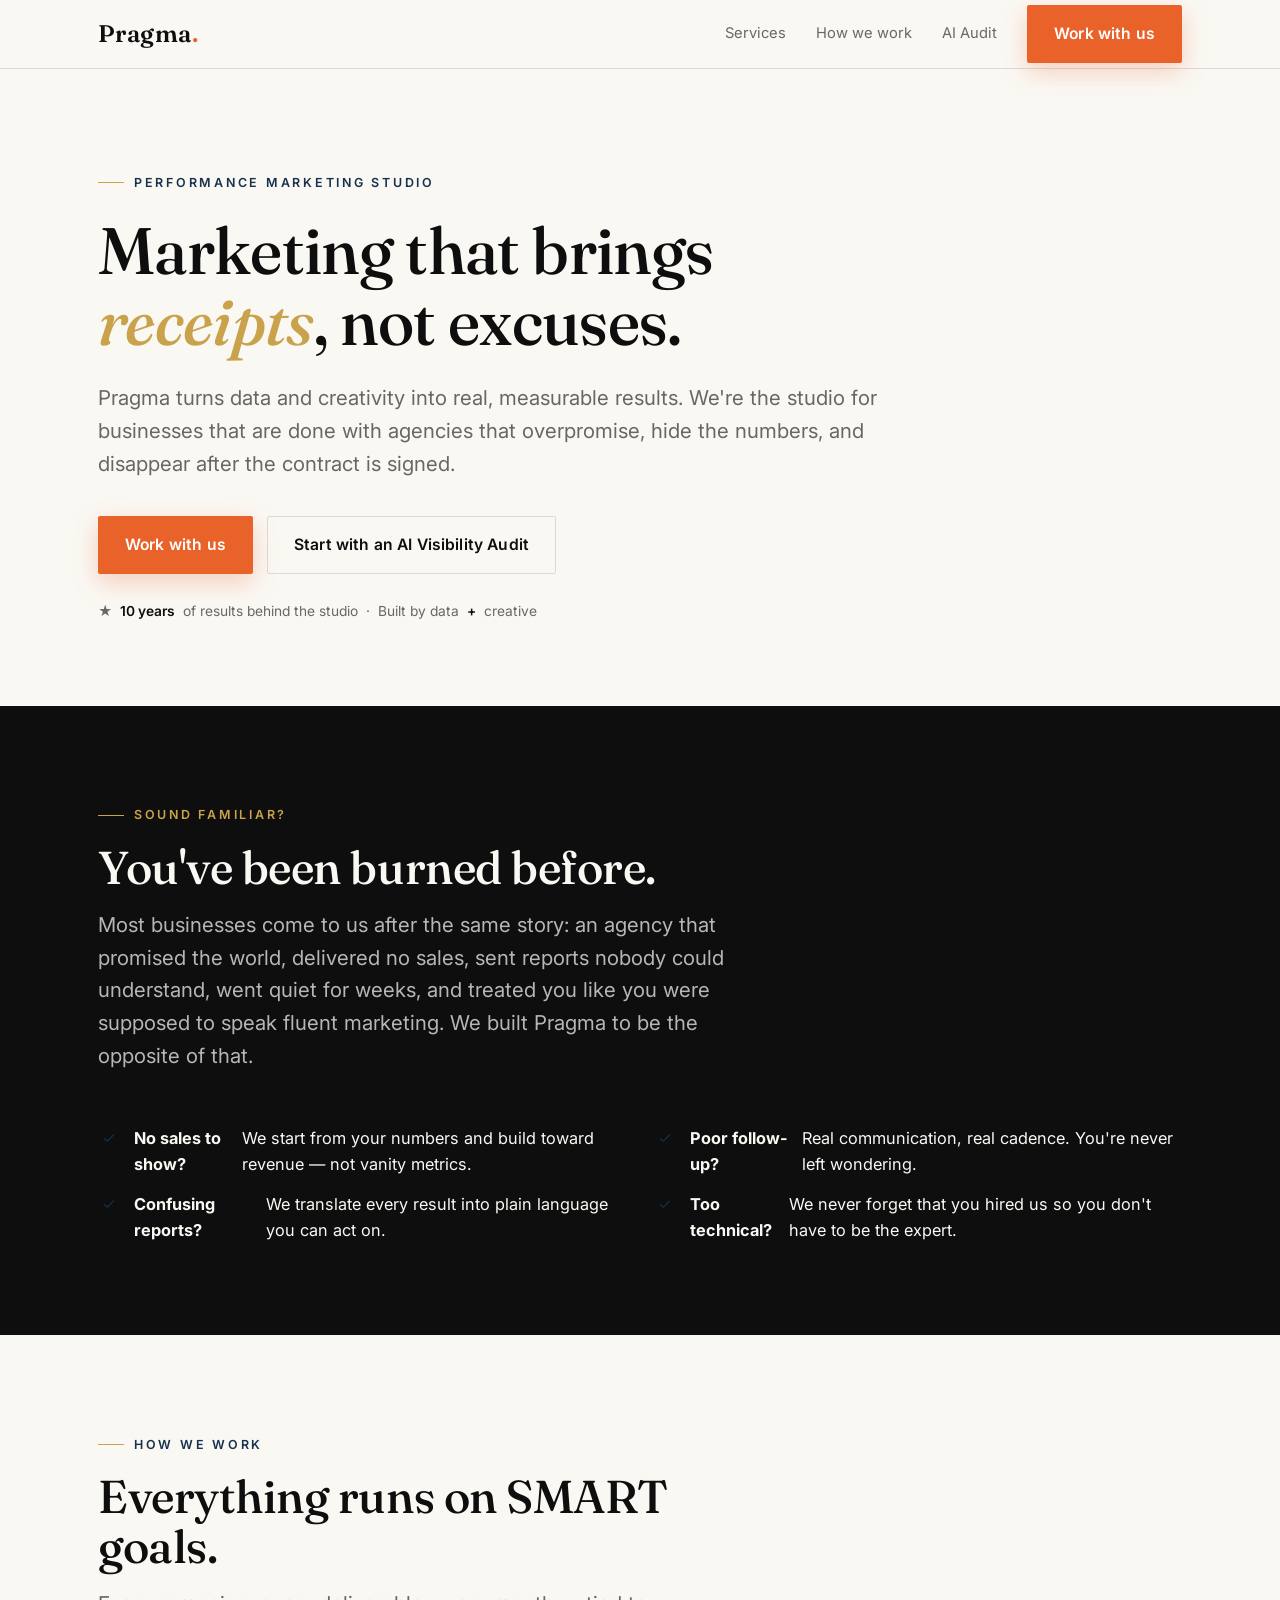
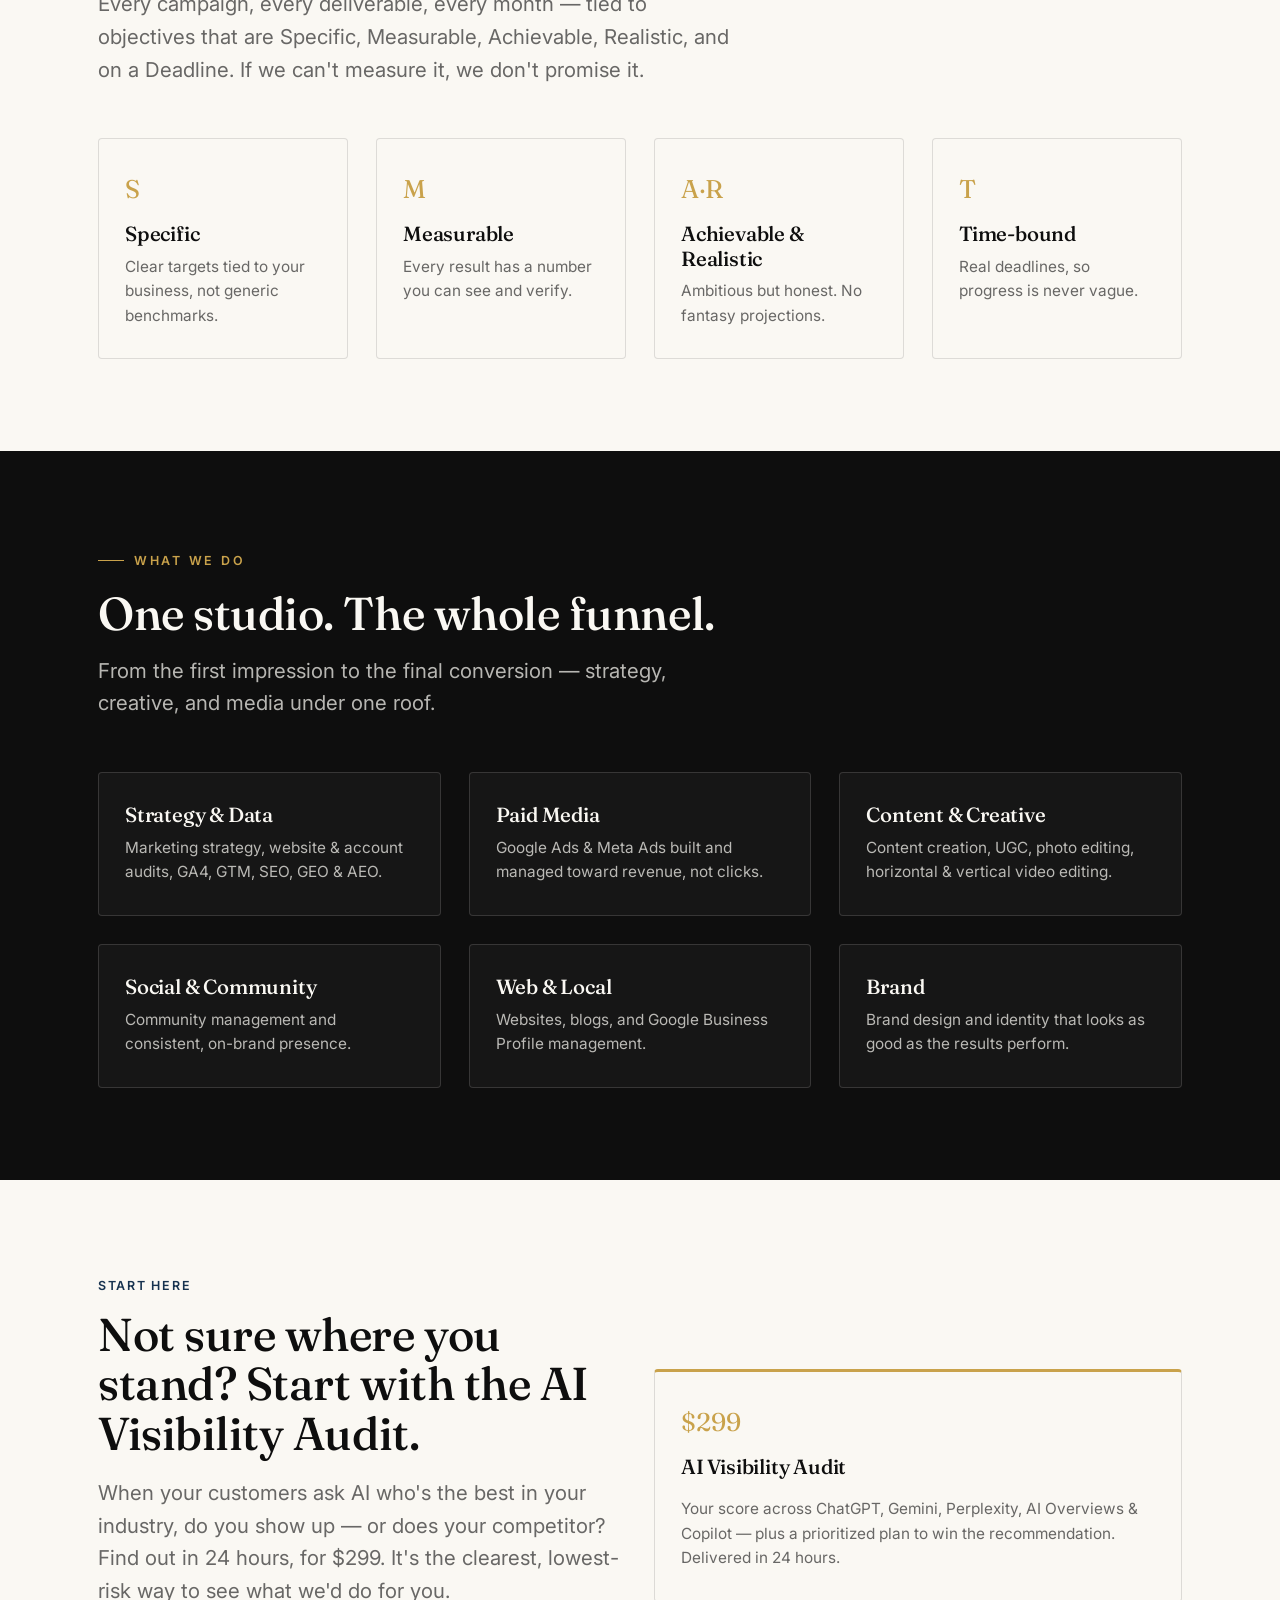
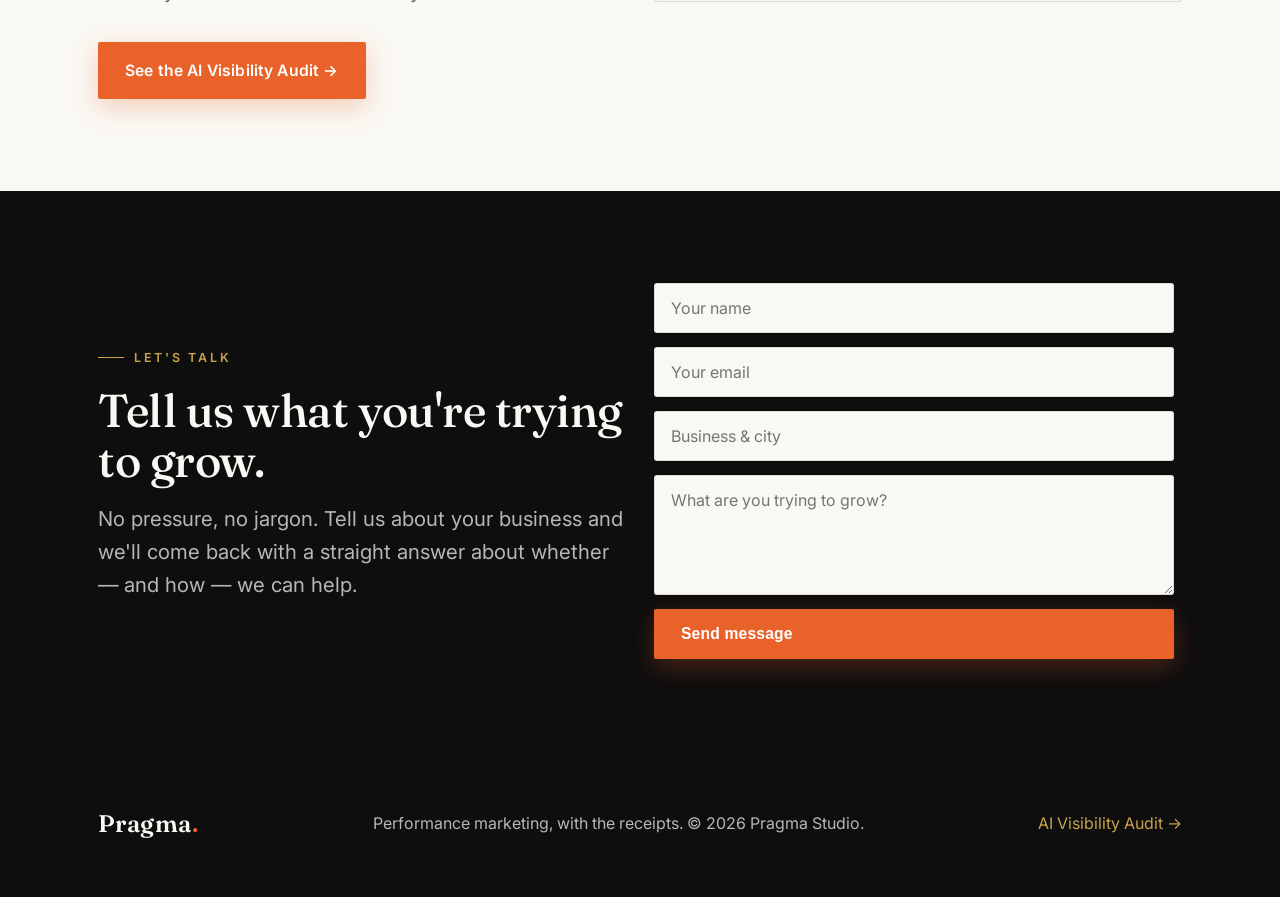
==== index.html @ cac19d1b "Pragma site v0.1: home + AI Visibility Audit money page 24h delivery positioning, Stripe (USD) + Mer" ====
<!DOCTYPE html>
<html lang="en">
<head>
<meta charset="UTF-8">
<meta name="viewport" content="width=device-width, initial-scale=1.0">
<title>Pragma — Performance Marketing, With the Receipts</title>
<meta name="description" content="Pragma is a performance marketing studio that turns data and creativity into real, measurable results — no jargon, no smoke, no ghosting. Built for businesses tired of agencies that don't deliver.">
<link rel="preconnect" href="https://fonts.googleapis.com">
<link rel="preconnect" href="https://fonts.gstatic.com" crossorigin>
<link href="https://fonts.googleapis.com/css2?family=Fraunces:ital,opsz,wght@0,9..144,400;0,9..144,500;0,9..144,600;1,9..144,400&family=Inter:wght@400;500;600&display=swap" rel="stylesheet">
<link rel="stylesheet" href="styles.css">
</head>
<body>

<!-- ============ NAV ============ -->
<header class="nav">
  <div class="wrap">
    <a class="brand" href="index.html">Pragma<span class="dot">.</span></a>
    <nav class="nav-links">
      <a href="#services">Services</a>
      <a href="#how">How we work</a>
      <a href="#audit">AI Audit</a>
      <a href="#contact" class="btn btn-cta">Work with us</a>
    </nav>
  </div>
</header>

<!-- ============ HERO ============ -->
<section class="hero">
  <div class="wrap">
    <span class="eyebrow">Performance marketing studio</span>
    <h1>Marketing that brings <span class="serif-accent gold">receipts</span>, not excuses.</h1>
    <p class="lead">Pragma turns data and creativity into real, measurable results. We're the studio for businesses that are done with agencies that overpromise, hide the numbers, and disappear after the contract is signed.</p>
    <div class="hero-actions">
      <a href="#contact" class="btn btn-cta">Work with us</a>
      <a href="#audit" class="btn btn-ghost">Start with an AI Visibility Audit</a>
    </div>
    <p class="microtrust">★ <b>10 years</b> of results behind the studio &nbsp;·&nbsp; Built by data <b>+</b> creative</p>
  </div>
</section>

<!-- ============ PAIN / POSITIONING ============ -->
<section class="dark">
  <div class="wrap">
    <div class="sec-head">
      <span class="eyebrow">Sound familiar?</span>
      <h2>You've been burned before.</h2>
      <p class="lead">Most businesses come to us after the same story: an agency that promised the world, delivered no sales, sent reports nobody could understand, went quiet for weeks, and treated you like you were supposed to speak fluent marketing. We built Pragma to be the opposite of that.</p>
    </div>
    <div class="grid g-2">
      <ul class="checklist">
        <li><b>No sales to show?</b> We start from your numbers and build toward revenue — not vanity metrics.</li>
        <li><b>Confusing reports?</b> We translate every result into plain language you can act on.</li>
      </ul>
      <ul class="checklist">
        <li><b>Poor follow-up?</b> Real communication, real cadence. You're never left wondering.</li>
        <li><b>Too technical?</b> We never forget that you hired us so you don't have to be the expert.</li>
      </ul>
    </div>
  </div>
</section>

<!-- ============ HOW WE WORK ============ -->
<section id="how">
  <div class="wrap">
    <div class="sec-head">
      <span class="eyebrow">How we work</span>
      <h2>Everything runs on SMART goals.</h2>
      <p class="lead">Every campaign, every deliverable, every month — tied to objectives that are Specific, Measurable, Achievable, Realistic, and on a Deadline. If we can't measure it, we don't promise it.</p>
    </div>
    <div class="grid g-4">
      <div class="card"><span class="num">S</span><h3>Specific</h3><p>Clear targets tied to your business, not generic benchmarks.</p></div>
      <div class="card"><span class="num">M</span><h3>Measurable</h3><p>Every result has a number you can see and verify.</p></div>
      <div class="card"><span class="num">A·R</span><h3>Achievable & Realistic</h3><p>Ambitious but honest. No fantasy projections.</p></div>
      <div class="card"><span class="num">T</span><h3>Time-bound</h3><p>Real deadlines, so progress is never vague.</p></div>
    </div>
  </div>
</section>

<!-- ============ SERVICES ============ -->
<section class="dark" id="services">
  <div class="wrap">
    <div class="sec-head">
      <span class="eyebrow">What we do</span>
      <h2>One studio. The whole funnel.</h2>
      <p class="lead">From the first impression to the final conversion — strategy, creative, and media under one roof.</p>
    </div>
    <div class="grid g-3">
      <div class="card"><h3>Strategy & Data</h3><p>Marketing strategy, website &amp; account audits, GA4, GTM, SEO, GEO &amp; AEO.</p></div>
      <div class="card"><h3>Paid Media</h3><p>Google Ads &amp; Meta Ads built and managed toward revenue, not clicks.</p></div>
      <div class="card"><h3>Content & Creative</h3><p>Content creation, UGC, photo editing, horizontal &amp; vertical video editing.</p></div>
      <div class="card"><h3>Social & Community</h3><p>Community management and consistent, on-brand presence.</p></div>
      <div class="card"><h3>Web & Local</h3><p>Websites, blogs, and Google Business Profile management.</p></div>
      <div class="card"><h3>Brand</h3><p>Brand design and identity that looks as good as the results perform.</p></div>
    </div>
  </div>
</section>

<!-- ============ AUDIT CTA ============ -->
<section id="audit">
  <div class="wrap">
    <div class="grid g-2" style="align-items:center">
      <div>
        <span class="pill">Start here</span>
        <h2>Not sure where you stand? Start with the AI Visibility Audit.</h2>
        <p class="lead mt-s">When your customers ask AI who's the best in your industry, do you show up — or does your competitor? Find out in 24 hours, for $299. It's the clearest, lowest-risk way to see what we'd do for you.</p>
        <a href="audit/index.html" class="btn btn-cta mt-m">See the AI Visibility Audit →</a>
      </div>
      <div class="card" style="border-top:3px solid var(--gold)">
        <span class="num">$299</span>
        <h3>AI Visibility Audit</h3>
        <p class="mt-s">Your score across ChatGPT, Gemini, Perplexity, AI Overviews &amp; Copilot — plus a prioritized plan to win the recommendation. Delivered in 24 hours.</p>
      </div>
    </div>
  </div>
</section>

<!-- ============ CONTACT ============ -->
<section class="dark" id="contact">
  <div class="wrap">
    <div class="grid g-2" style="align-items:center">
      <div>
        <span class="eyebrow">Let's talk</span>
        <h2 class="mt-s">Tell us what you're trying to grow.</h2>
        <p class="lead mt-s">No pressure, no jargon. Tell us about your business and we'll come back with a straight answer about whether — and how — we can help.</p>
      </div>
      <!-- Connect Formspree endpoint (routes to jackdaniel@happiier.studio) -->
      <form class="form" action="https://formspree.io/f/YOUR_FORMSPREE_ID" method="POST">
        <input type="text" name="name" placeholder="Your name" required>
        <input type="email" name="email" placeholder="Your email" required>
        <input type="text" name="business" placeholder="Business & city">
        <textarea name="message" placeholder="What are you trying to grow?"></textarea>
        <button type="submit" class="btn btn-cta">Send message</button>
      </form>
    </div>
  </div>
</section>

<!-- ============ FOOTER ============ -->
<footer class="footer">
  <div class="wrap">
    <a class="brand" href="index.html">Pragma<span class="dot">.</span></a>
    <p>Performance marketing, with the receipts. © 2026 Pragma Studio.</p>
    <a href="audit/index.html" class="gold">AI Visibility Audit →</a>
  </div>
</footer>

</body>
</html>
---- styles.css ----
/* ============================================================
   PRAGMA — Brand v0.1 stylesheet
   Editorial · artistic × tech
   ============================================================ */

:root{
  --black:#0E0E0E;
  --cream:#FAF8F3;
  --cream-2:#F1EDE3;
  --gold:#C9A24B;
  --blue:#16324F;
  --orange:#E8622A;
  --ink-60:rgba(14,14,14,.62);
  --ink-12:rgba(14,14,14,.12);
  --cream-70:rgba(250,248,243,.72);
  --cream-14:rgba(250,248,243,.14);
  --maxw:1140px;
  --serif:'Fraunces',Georgia,serif;
  --sans:'Inter',system-ui,-apple-system,sans-serif;
}

*{box-sizing:border-box;margin:0;padding:0}
html{scroll-behavior:smooth}
body{
  font-family:var(--sans);
  background:var(--cream);
  color:var(--black);
  line-height:1.6;
  -webkit-font-smoothing:antialiased;
}
img{max-width:100%;display:block}
a{color:inherit;text-decoration:none}

.wrap{max-width:var(--maxw);margin:0 auto;padding:0 28px}
section{padding:92px 0}
@media(max-width:720px){section{padding:60px 0}}

/* ---------- Type ---------- */
h1,h2,h3{font-family:var(--serif);font-weight:500;line-height:1.08;letter-spacing:-.01em}
h1{font-size:clamp(2.4rem,5.4vw,4.1rem)}
h2{font-size:clamp(1.9rem,3.6vw,2.9rem)}
h3{font-size:1.28rem;line-height:1.2}
.lead{font-size:clamp(1.05rem,1.6vw,1.28rem);color:var(--ink-60);max-width:62ch}
.eyebrow{
  font-family:var(--sans);font-weight:600;font-size:.78rem;
  letter-spacing:.22em;text-transform:uppercase;color:var(--blue);
  display:inline-flex;align-items:center;gap:10px;
}
.eyebrow::before{content:"";width:26px;height:1px;background:var(--gold)}
.gold{color:var(--gold)}
.serif-accent{font-family:var(--serif);font-style:italic}

/* ---------- Buttons ---------- */
.btn{
  display:inline-flex;align-items:center;gap:10px;
  font-weight:600;font-size:.98rem;letter-spacing:.01em;
  padding:15px 26px;border-radius:2px;border:1px solid transparent;
  cursor:pointer;transition:transform .15s ease,box-shadow .15s ease,background .15s ease;
}
.btn-cta{background:var(--orange);color:#fff;box-shadow:0 8px 24px rgba(232,98,42,.28)}
.btn-cta:hover{transform:translateY(-2px);box-shadow:0 12px 30px rgba(232,98,42,.36)}
.btn-ghost{background:transparent;border-color:var(--ink-12);color:var(--black)}
.btn-ghost:hover{border-color:var(--black)}
.btn-ghost.on-dark{border-color:var(--cream-14);color:var(--cream)}
.btn-ghost.on-dark:hover{border-color:var(--cream)}

/* ---------- Nav ---------- */
.nav{
  position:sticky;top:0;z-index:50;
  background:rgba(250,248,243,.82);backdrop-filter:blur(10px);
  border-bottom:1px solid var(--ink-12);
}
.nav .wrap{display:flex;align-items:center;justify-content:space-between;height:68px}
.brand{font-family:var(--serif);font-size:1.5rem;letter-spacing:.02em;font-weight:600}
.brand .dot{color:var(--orange)}
.nav-links{display:flex;gap:30px;align-items:center}
.nav-links a:not(.btn){font-size:.92rem;color:var(--ink-60)}
.nav-links a:not(.btn):hover{color:var(--black)}
@media(max-width:720px){.nav-links a:not(.btn){display:none}}

/* ---------- Hero ---------- */
.hero{padding:96px 0 84px}
.hero .eyebrow{margin-bottom:24px}
.hero h1{max-width:18ch;margin-bottom:24px}
.hero .lead{margin-bottom:36px}
.hero-actions{display:flex;gap:14px;flex-wrap:wrap;align-items:center}
.microtrust{margin-top:26px;font-size:.86rem;color:var(--ink-60);display:flex;gap:8px;align-items:center}
.microtrust b{color:var(--black);font-weight:600}

/* ---------- Dark band ---------- */
.dark{background:var(--black);color:var(--cream)}
.dark .lead{color:var(--cream-70)}
.dark h2,.dark h3{color:var(--cream)}
.dark .eyebrow{color:var(--gold)}

/* ---------- Grids ---------- */
.grid{display:grid;gap:28px}
.g-2{grid-template-columns:repeat(2,1fr)}
.g-3{grid-template-columns:repeat(3,1fr)}
.g-4{grid-template-columns:repeat(4,1fr)}
@media(max-width:900px){.g-3,.g-4{grid-template-columns:repeat(2,1fr)}}
@media(max-width:620px){.g-2,.g-3,.g-4{grid-template-columns:1fr}}

.card{
  background:var(--cream);border:1px solid var(--ink-12);
  border-radius:4px;padding:30px 26px;
}
.dark .card{background:#161616;border-color:var(--cream-14)}
.card .num{font-family:var(--serif);font-size:1.6rem;color:var(--gold);display:block;margin-bottom:12px}
.card h3{margin-bottom:8px}
.card p{color:var(--ink-60);font-size:.96rem}
.dark .card p{color:var(--cream-70)}

/* ---------- Checklist ---------- */
.checklist{list-style:none;display:grid;gap:14px}
.checklist li{display:flex;gap:14px;align-items:flex-start;font-size:1.02rem}
.checklist li::before{
  content:"";flex:0 0 22px;height:22px;margin-top:2px;border-radius:50%;
  background:var(--blue);
  -webkit-mask:url("data:image/svg+xml;utf8,<svg xmlns='http://www.w3.org/2000/svg' viewBox='0 0 24 24'><path fill='white' d='M9 16.2 4.8 12l-1.4 1.4L9 19 21 7l-1.4-1.4z'/></svg>") center/14px no-repeat;
  mask:url("data:image/svg+xml;utf8,<svg xmlns='http://www.w3.org/2000/svg' viewBox='0 0 24 24'><path fill='white' d='M9 16.2 4.8 12l-1.4 1.4L9 19 21 7l-1.4-1.4z'/></svg>") center/14px no-repeat;
}

/* ---------- Section head ---------- */
.sec-head{max-width:64ch;margin-bottom:52px}
.sec-head .eyebrow{margin-bottom:18px}
.sec-head h2{margin-bottom:16px}

/* ---------- Pricing ---------- */
.price-card{
  max-width:560px;margin:0 auto;background:var(--black);color:var(--cream);
  border:1px solid var(--cream-14);border-top:3px solid var(--gold);
  border-radius:6px;padding:46px 40px;text-align:center;
}
.price-card .amt{font-family:var(--serif);font-size:3.4rem;line-height:1;margin:8px 0}
.price-card .amt small{font-size:1rem;color:var(--cream-70)}
.price-card .alt{color:var(--cream-70);font-size:.92rem;margin-bottom:26px}
.pay-buttons{display:grid;gap:12px;margin:26px 0 18px}
.btn-pay{justify-content:center;width:100%}
.btn-mp{background:var(--blue);color:#fff}
.price-card .fine{font-size:.82rem;color:var(--cream-70);margin-top:10px}

/* ---------- FAQ ---------- */
.faq details{border-bottom:1px solid var(--ink-12);padding:20px 0}
.faq summary{font-family:var(--serif);font-size:1.15rem;cursor:pointer;list-style:none;display:flex;justify-content:space-between;gap:20px}
.faq summary::-webkit-details-marker{display:none}
.faq summary::after{content:"+";color:var(--orange);font-family:var(--sans);font-weight:400}
.faq details[open] summary::after{content:"–"}
.faq p{color:var(--ink-60);padding-top:14px;max-width:70ch}

/* ---------- Form ---------- */
.form{display:grid;gap:14px;max-width:520px}
.form input,.form textarea{
  font-family:var(--sans);font-size:1rem;padding:14px 16px;
  border:1px solid var(--ink-12);border-radius:3px;background:var(--cream);width:100%;
}
.form textarea{min-height:120px;resize:vertical}
.form input:focus,.form textarea:focus{outline:none;border-color:var(--blue)}

/* ---------- Sample report placeholder ---------- */
.sample{
  border:1px dashed var(--gold);border-radius:6px;background:var(--cream-2);
  padding:46px 32px;text-align:center;color:var(--ink-60);
}
.sample .badge{display:inline-block;font-size:.72rem;letter-spacing:.2em;text-transform:uppercase;color:var(--blue);border:1px solid var(--ink-12);padding:6px 12px;border-radius:40px;margin-bottom:18px}

/* ---------- Footer ---------- */
.footer{background:var(--black);color:var(--cream-70);padding:54px 0}
.footer .wrap{display:flex;justify-content:space-between;gap:24px;flex-wrap:wrap;align-items:center}
.footer .brand{color:var(--cream)}
.footer a:hover{color:var(--cream)}

/* ---------- Misc ---------- */
.rule{height:1px;background:var(--ink-12);border:0;margin:0}
.center{text-align:center}
.mt-s{margin-top:18px}.mt-m{margin-top:34px}
.stat{font-family:var(--serif);font-size:clamp(2.2rem,4vw,3.2rem);color:var(--blue);line-height:1}
.dark .stat{color:var(--gold)}
.pill{display:inline-block;font-size:.78rem;letter-spacing:.14em;text-transform:uppercase;color:var(--blue);margin-bottom:14px;font-weight:600}
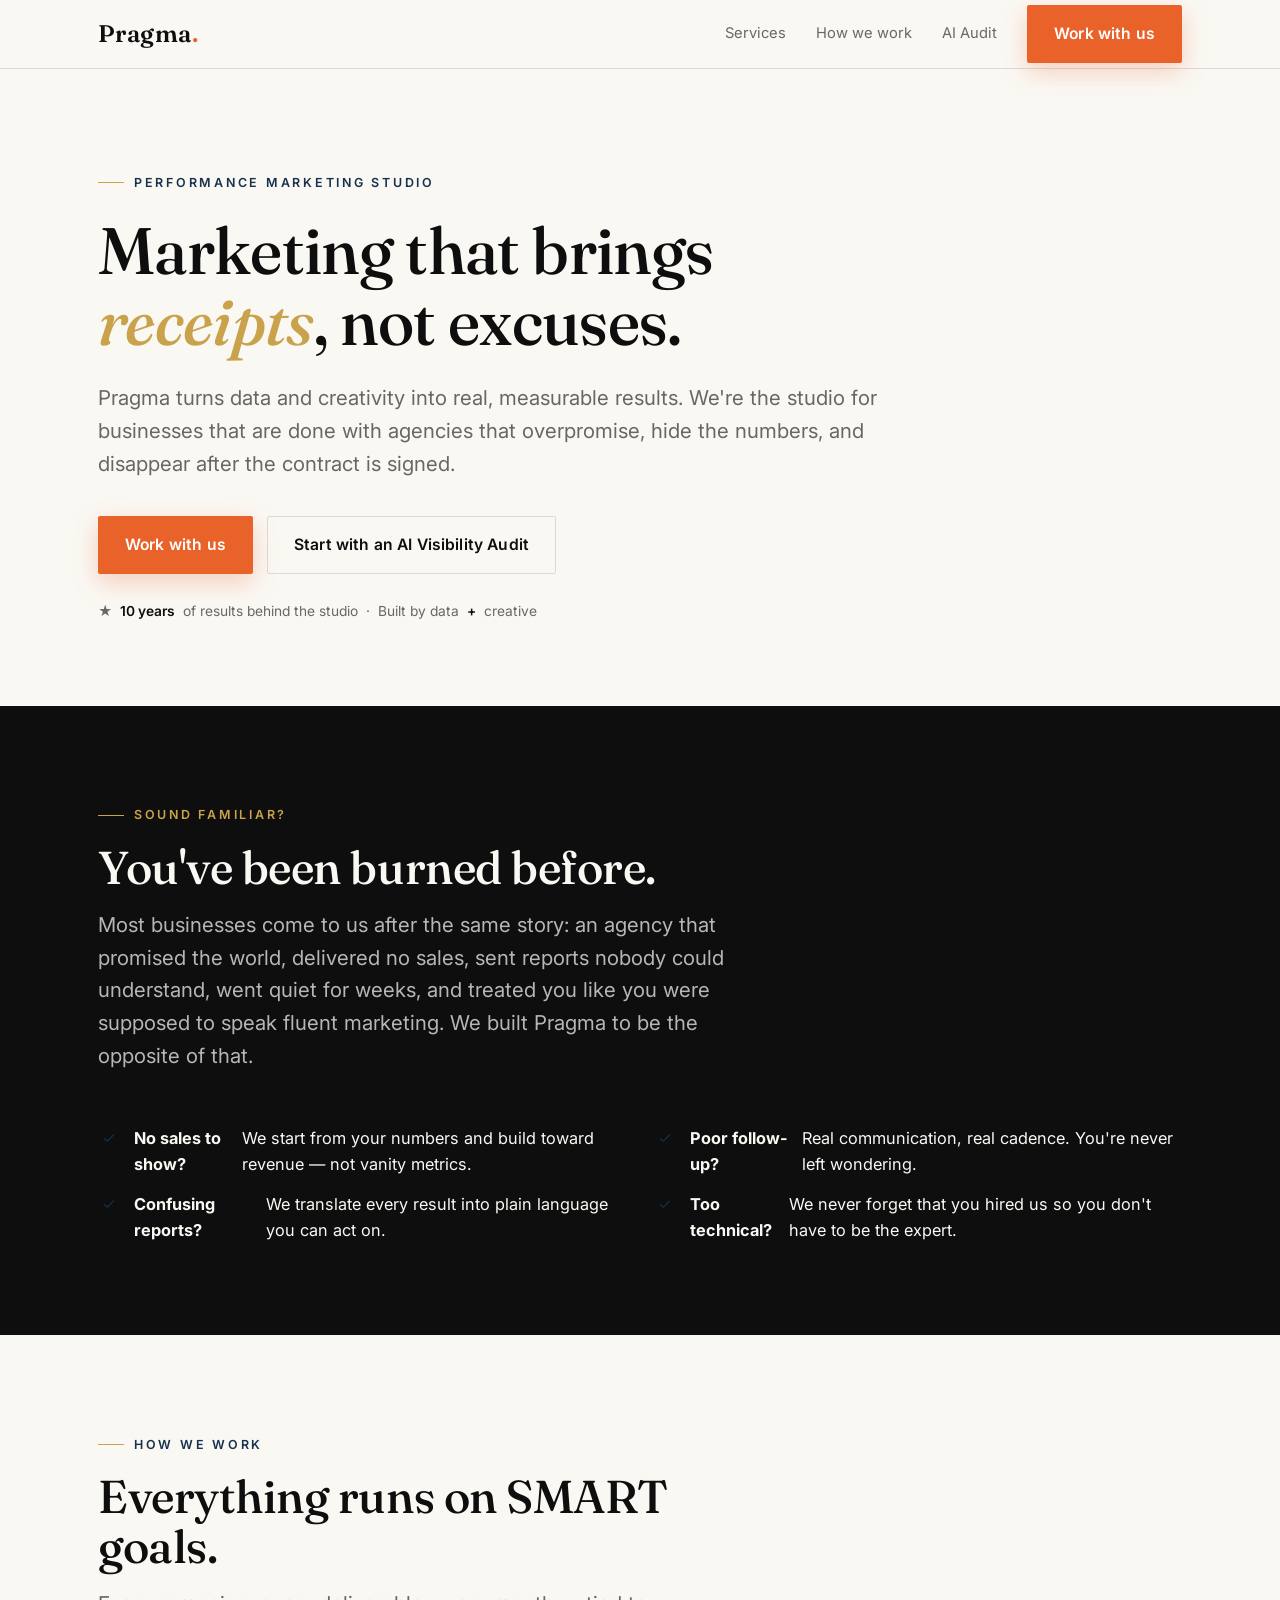
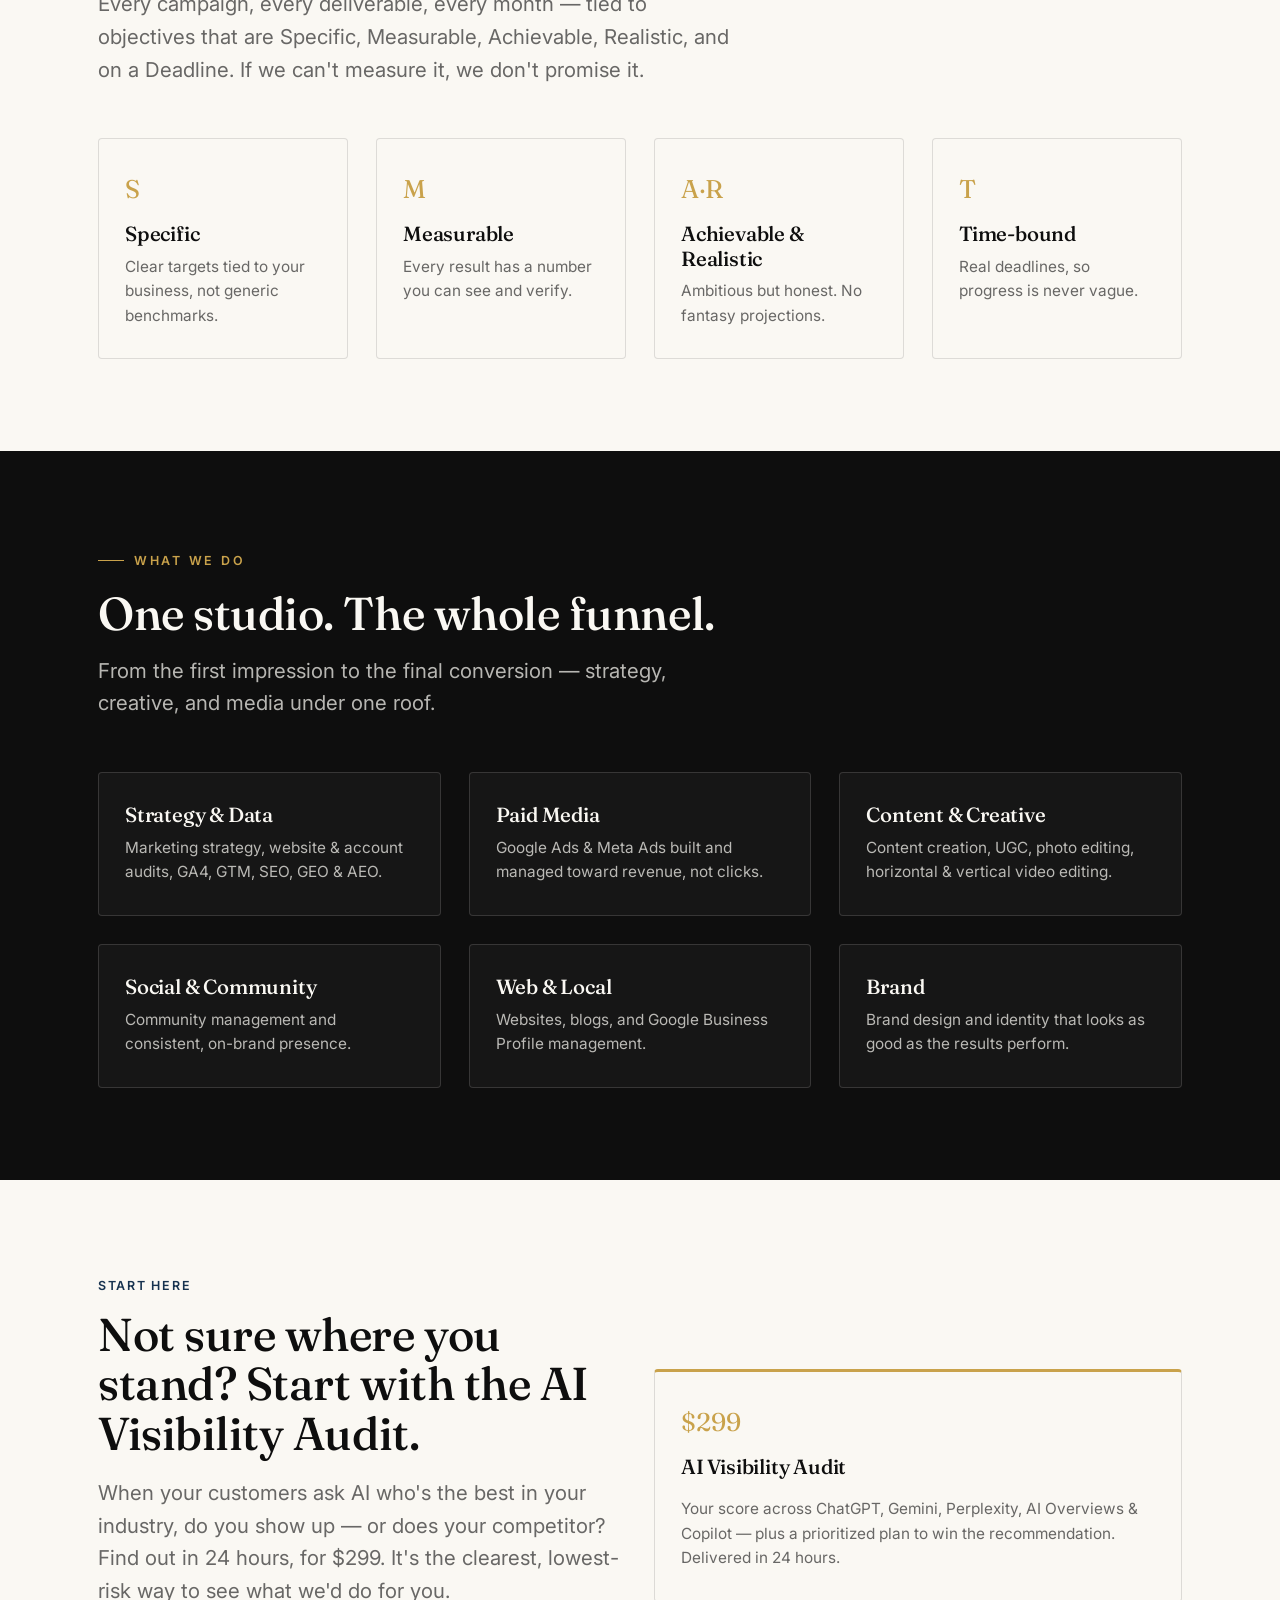
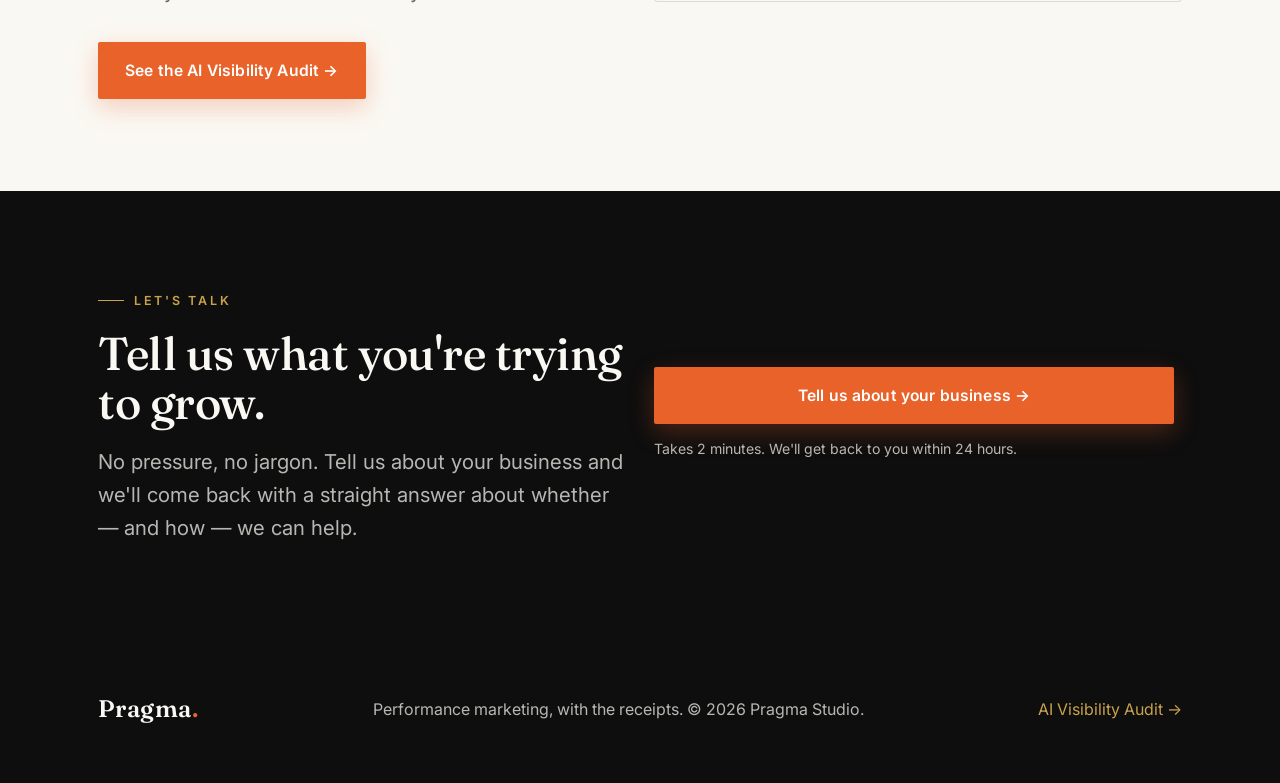
==== commit 0031fc4b: "Wire contact CTAs to Google Form intake (remove Formspree placeholder) Co-Authored-By: Claude Opus 4" ====
--- a/index.html
+++ b/index.html
@@ -124,14 +124,10 @@
         <h2 class="mt-s">Tell us what you're trying to grow.</h2>
         <p class="lead mt-s">No pressure, no jargon. Tell us about your business and we'll come back with a straight answer about whether — and how — we can help.</p>
       </div>
-      <!-- Connect Formspree endpoint (routes to jackdaniel@happiier.studio) -->
-      <form class="form" action="https://formspree.io/f/YOUR_FORMSPREE_ID" method="POST">
-        <input type="text" name="name" placeholder="Your name" required>
-        <input type="email" name="email" placeholder="Your email" required>
-        <input type="text" name="business" placeholder="Business & city">
-        <textarea name="message" placeholder="What are you trying to grow?"></textarea>
-        <button type="submit" class="btn btn-cta">Send message</button>
-      </form>
+      <div class="form">
+        <a href="https://forms.gle/fJP89zdyPjSbHqXf9" target="_blank" rel="noopener" class="btn btn-cta" style="justify-content:center">Tell us about your business →</a>
+        <p style="font-size:.88rem;color:var(--cream-70)">Takes 2 minutes. We'll get back to you within 24 hours.</p>
+      </div>
     </div>
   </div>
 </section>
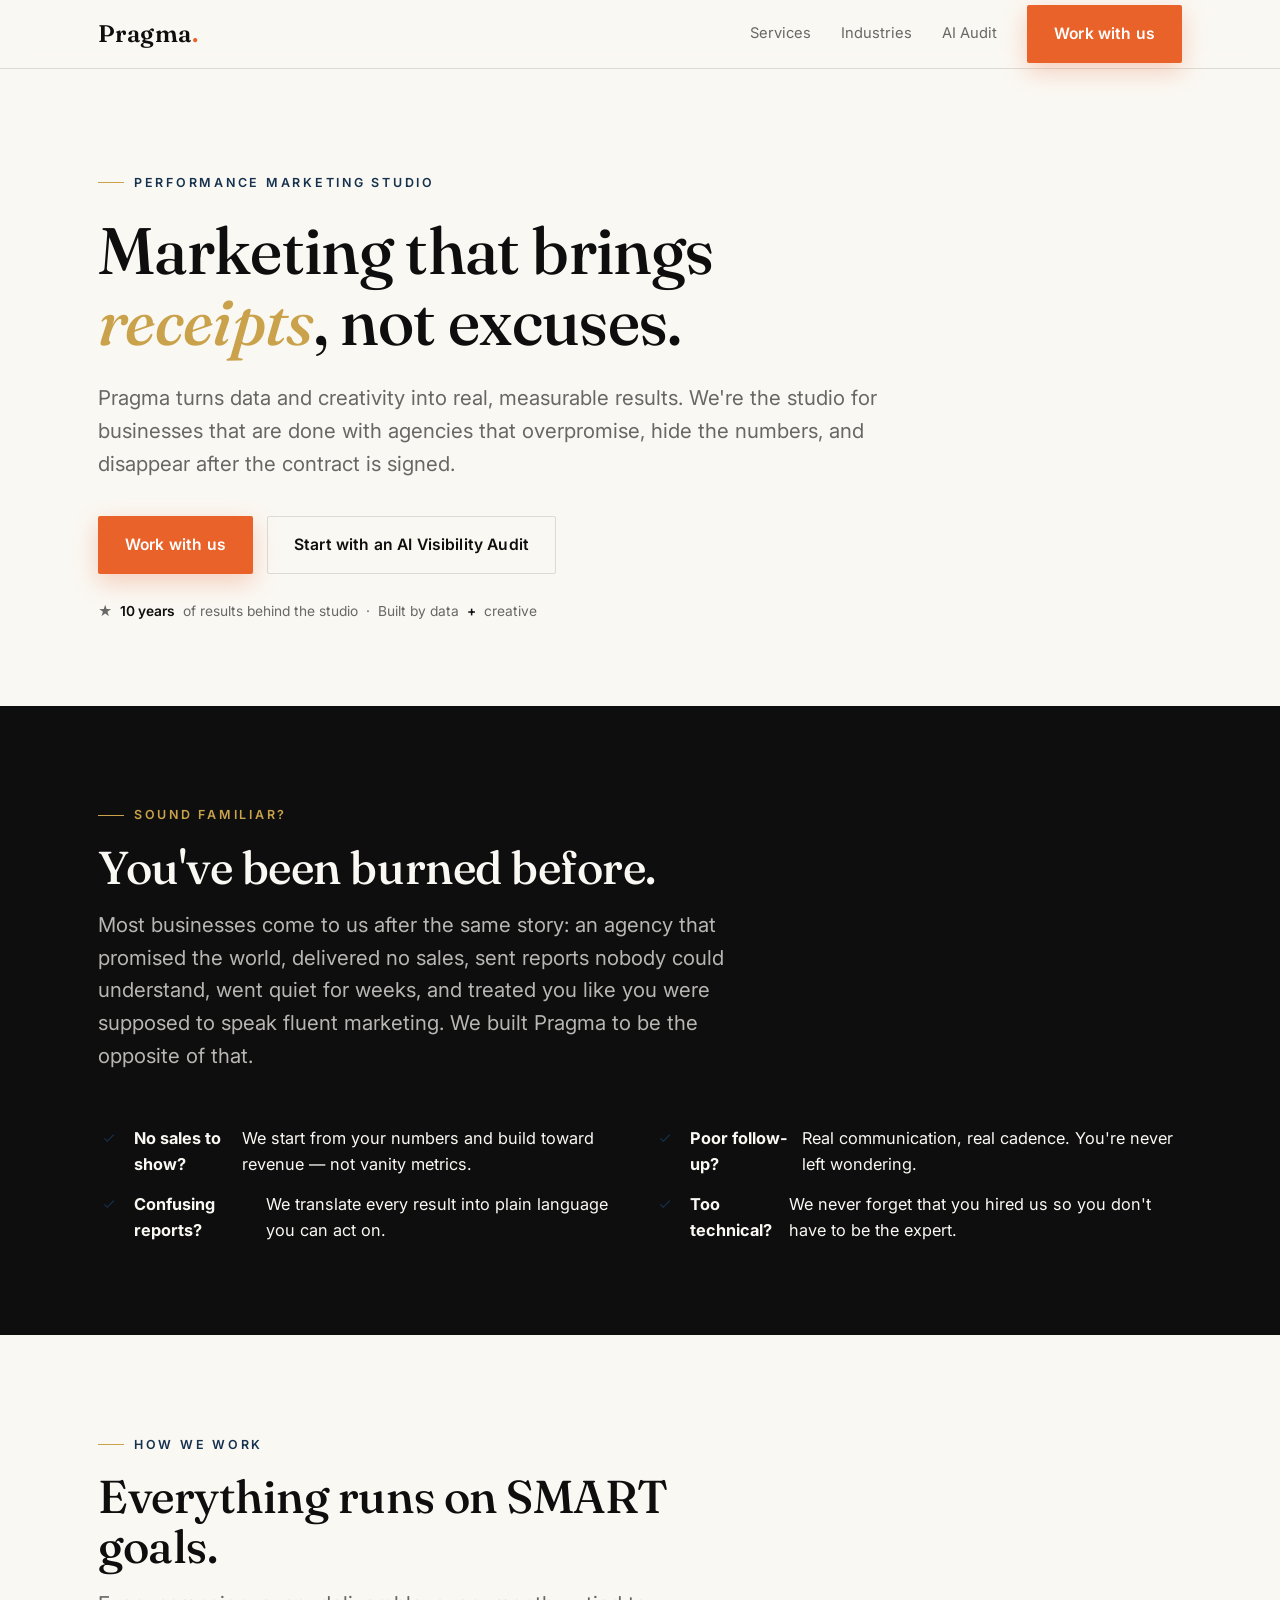
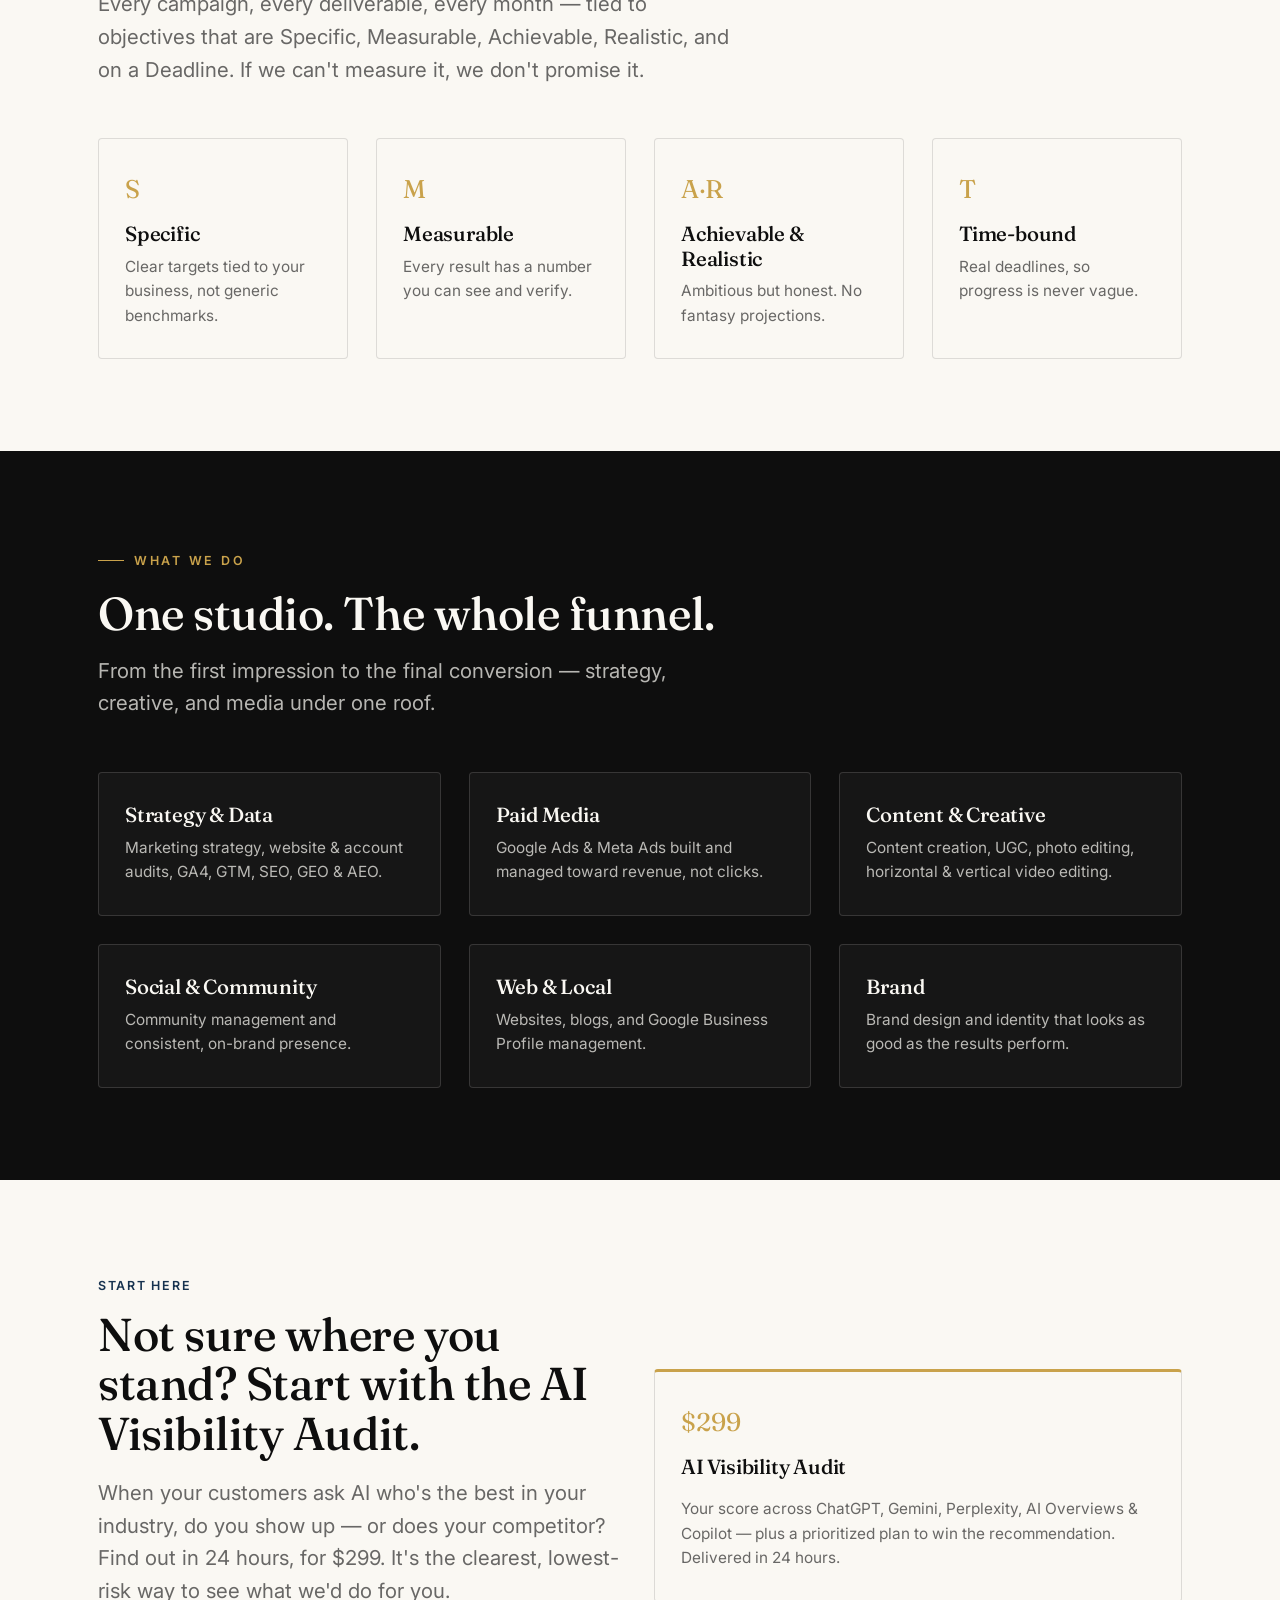
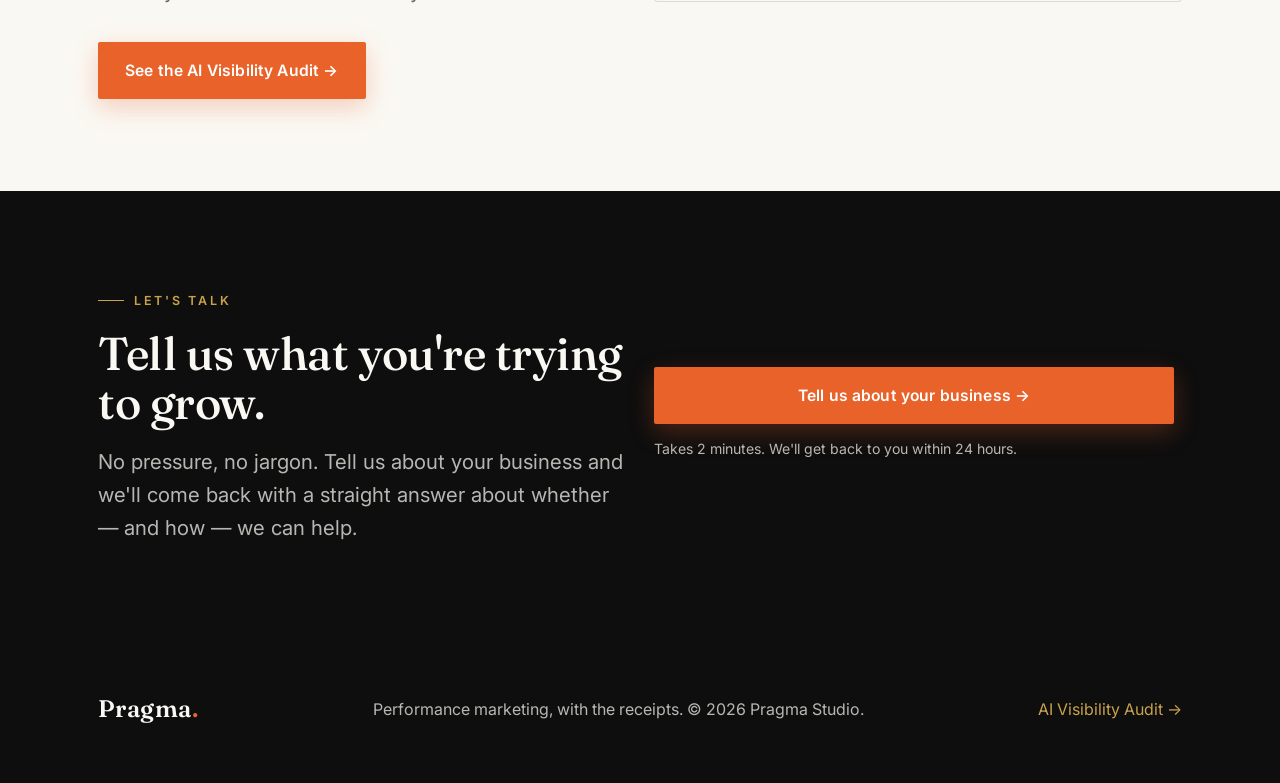
==== commit f6a912c8: "Add Industries page (hospitality beachhead) + link from home nav Co-Authored-By: Claude Opus 4.8 <no" ====
--- a/index.html
+++ b/index.html
@@ -18,8 +18,8 @@
     <a class="brand" href="index.html">Pragma<span class="dot">.</span></a>
     <nav class="nav-links">
       <a href="#services">Services</a>
-      <a href="#how">How we work</a>
-      <a href="#audit">AI Audit</a>
+      <a href="industries/index.html">Industries</a>
+      <a href="audit/index.html">AI Audit</a>
       <a href="#contact" class="btn btn-cta">Work with us</a>
     </nav>
   </div>
